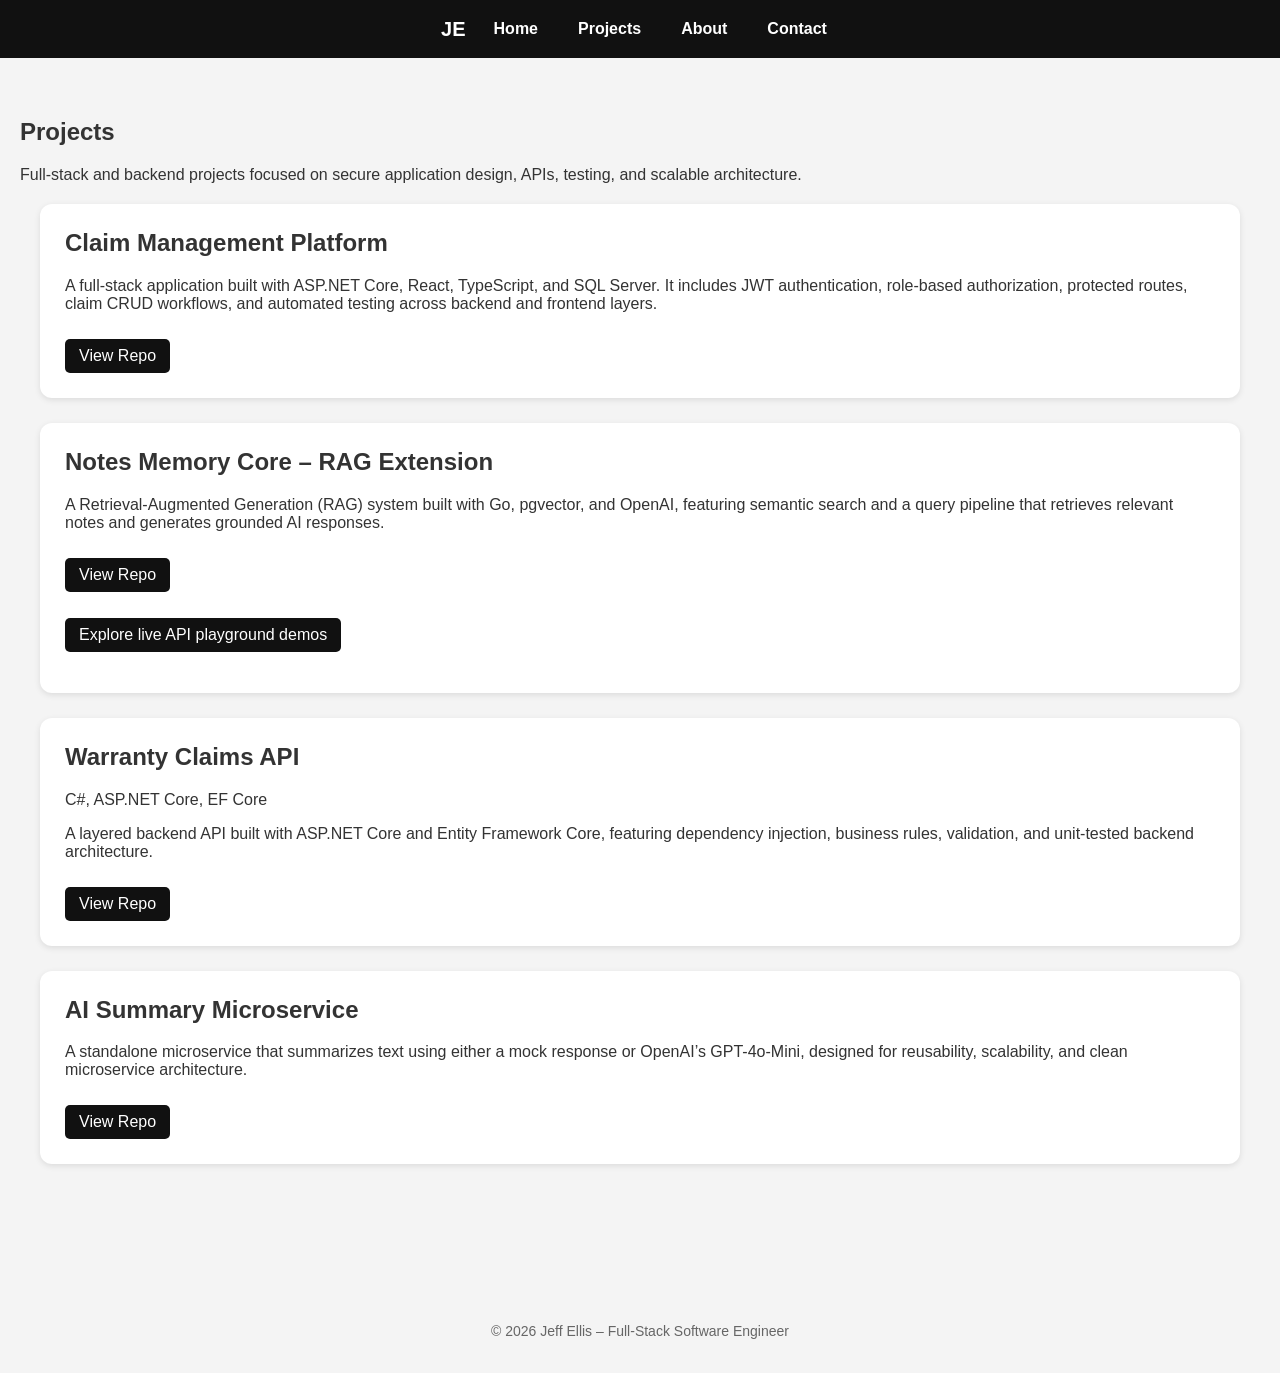
==== projects.html @ 5e973299 "Init Website" ====
<!doctype html>
<html lang="en">
  <head>
    <meta charset="UTF-8" />
    <meta name="viewport" content="width=device-width, initial-scale=1.0" />
    <title>Projects | Jeff Ellis</title>

    <link rel="icon" type="image/x-icon" href="favicon.ico" />
    <link rel="icon" type="image/png" sizes="32x32" href="favicon-32x32.png" />
    <link rel="icon" type="image/png" sizes="16x16" href="favicon-16x16.png" />
    <link rel="apple-touch-icon" sizes="192x192" href="favicon-192x192.png" />
    <link rel="stylesheet" href="css/styles.css" />
  </head>
  <body>
    <nav>
      <div class="logo">JE</div>

      <a href="index.html">Home</a>
      <a href="projects.html">Projects</a>
      <a href="about.html">About</a>
      <a href="contact.html">Contact</a>
    </nav>

    <main>
      <section class="projects-list">
        <h1>Projects</h1>
        <p class="subtitle">
          Full-stack and backend projects focused on secure application design,
          APIs, testing, and scalable architecture.
        </p>

        <div class="project-card">
          <h2>Claim Management Platform</h2>
          <p>
            A full-stack application built with ASP.NET Core, React, TypeScript,
            and SQL Server. It includes JWT authentication, role-based
            authorization, protected routes, claim CRUD workflows, and automated
            testing across backend and frontend layers.
          </p>
          <a
            href="https://github.com/jellis777/ClaimManagementPlatform"
            target="_blank"
            >View Repo</a
          >
        </div>

        <div class="project-card">
          <h2>Notes Memory Core – RAG Extension</h2>
          <p>
            A Retrieval-Augmented Generation (RAG) system built with Go,
            pgvector, and OpenAI, featuring semantic search and a query pipeline
            that retrieves relevant notes and generates grounded AI responses.
          </p>
          <a
            href="https://github.com/ai-backend-course/notes-memory-core-rag"
            target="_blank"
            >View Repo</a
          >

          <p><a href="playground.html">Explore live API playground demos</a></p>
        </div>

        <div class="project-card">
          <h2>Warranty Claims API</h2>
          <p class="project-stack">C#, ASP.NET Core, EF Core</p>
          <p>
            A layered backend API built with ASP.NET Core and Entity Framework
            Core, featuring dependency injection, business rules, validation,
            and unit-tested backend architecture.
          </p>
          <a
            href="https://github.com/jellis777/WarrantyClaimsSystem"
            target="_blank"
            >View Repo</a
          >
        </div>

        <div class="project-card">
          <h2>AI Summary Microservice</h2>
          <p>
            A standalone microservice that summarizes text using either a mock
            response or OpenAI’s GPT-4o-Mini, designed for reusability,
            scalability, and clean microservice architecture.
          </p>
          <a
            href="https://github.com/ai-backend-course/ai-summary-service"
            target="_blank"
            >View Repo</a
          >
        </div>
      </section>
    </main>
    <footer>
      <p>© 2026 Jeff Ellis – Full-Stack Software Engineer</p>
    </footer>
  </body>
</html>
---- css/styles.css ----
main {
    padding-bottom: 60px;
}

* {
    transition: 0.25s ease;
}

.cta {
    padding: 10px 20px;
    background: #111;
    color: #fff;
    text-decoration: none;
    border-radius: 5px;
}

.highlight-card, .project-card {
    background: white;
    padding: 20px;
    margin: 20px;
    border-radius: 10px;
}

/* Global Styles */
body {
    margin: 0;
    font-family: Arial, sans-serif;
    background-color: #f4f4f4;
    color: #333;
}

/* ===========================
   UNIVERSAL NAV RESET
=========================== */
nav, nav * {
    box-sizing: border-box;
    margin: 0;
    padding: 0;
}

/* ===========================
   BASE NAV (DESKTOP + TABLET)
=========================== */
nav {
    width: 100%;
    background: #111;
    color: white;
    display: flex;
    flex-wrap: wrap;        /* Allows wrapping without breaking layout */
    justify-content: center;
    align-items: center;
    padding: 12px 16px;
    gap: 16px;
}

/* Logo */
nav .logo {
    font-weight: 900;
    font-size: 20px;
    color: white;
}

/* Navigation Links */
nav a {
    color: white;
    text-decoration: none;
    font-weight: bold;
    padding: 8px 12px;
    border-radius: 4px;
    white-space: nowrap;
    font-size: 16px;
    flex-shrink: 0;         /* Prevent squishing */
}

nav a:hover {
    background: #333;
}

/* ===========================
   MOBILE NAV (Under 600px)
=========================== */
@media (max-width: 600px) {

    nav {
        justify-content: center;
        gap: 12px;
        padding: 12px 10px;
    }

    /* Logo gets its own clean row */
    nav .logo {
        flex-basis: 100%;
        text-align: center;
        font-size: 22px;
        margin-bottom: 4px;
    }

    /* Links stay in a perfect row */
    nav a {
        font-size: 14px;
        padding: 8px 10px;
        flex-grow: 0;
        flex-shrink: 0;
    }
}




/* Hero Section */
.hero {
    text-align: center;
    padding: 120px 20px 80px;
    background: white;
}

.hero h1 {
    font-size: 48px;
    margin-bottom: 15px;
}

.hero p {
    font-size: 20px;
    max-width: 700px;
    margin: 0 auto 25px;
    color: #444;
}

.cta {
    padding: 12px 24px;
    background: #111;
    color: white;
    text-decoration: none;
    border-radius: 6px;
    font-size: 16px;
}

.cta:hover {
    background: #333;
}

/* Highlights */
.highlights {
    display: grid;
    grid-template-columns: repeat(auto-fit, minmax(260px, 1fr));
    gap: 20px;
    padding: 40px 20px;
}

.highlight-card {
    background: white;
    padding: 25px;
    border-radius: 12px;
    box-shadow: 0 2px 6px rgba(0,0,0,0.1);
    text-align: center;
}

/* Project Page */
.projects-list {
    padding: 40px 20px;
}

.project-card {
    background: white;
    padding: 25px;
    border-radius: 12px;
    margin-bottom: 25px;
    box-shadow: 0 2px 6px rgba(0,0,0,0.1);
}

.project-card:hover {
    transform: translateY(-6px);
    box-shadow: 0 6px 14px rgba(0,0,0,0.12);
}


.project-card h2 {
    margin-top: 0;
}

.project-card a {
    display: inline-block;
    margin-top: 10px;
    padding: 8px 14px;
    background: #111;
    color: #fff;
    text-decoration: none;
    border-radius: 5px;
}

.project-card a:hover {
    background: #333;
}

/* About Page */
.about {
     max-width: 750px;
    margin: 0 auto;
    text-align: center;
    padding: 40px 25px 20px 25px;
    background: white;
    border-radius: 12px;
    box-shadow: 0 2px 6px rgba(0,0,0,0.1);
}

.about p {
    line-height: 1.6;
    margin-top: 15px;
    font-size: 1.03rem;
    margin-bottom: 16px;
    max-width: 650px;
    margin-left: auto;
    margin-right: auto;
}


.about h1 {
    margin-top: 0;
    font-size: 2.1rem;
    margin-bottom: 20px;
}

.about p:last-of-type {
    margin-bottom: 10px;
}


.playground-grid {
    display: grid;
    grid-template-columns: repeat(auto-fit, minmax(320px, 1fr));
    gap: 20px;
    margin-top: 20px;
}

.playground-card {
    display: flex;
    flex-direction: column;
    align-items: center;
    background: #f7f7f7;
    padding: 18px;
    border-radius: 10px;
}

.playground-card textarea {
    width: 100%;
    box-sizing: border-box;
    padding: 8px;
    margin-bottom: 10px;
    border-radius: 6px;
    border: 1px solid #ccc;
    font-family: inherit;
}

.playground-card button {
    padding: 8px 14px;
    background: #0077ff;
    color: white;
    border: none;
    border-radius: 6px;
    cursor: pointer;
    font-size: 14px;
    font-weight: bold;
}

.playground-card button:hover {
    background: #005fcc;
}

.playground-card pre {
    margin-top: 10px;
    margin-left: auto;
    margin-right: auto;
    font-size: 13px;
    background: #eee;
    padding: 10px;
    border-radius: 6px;
    overflow-x: auto;
    white-space: pre-wrap;
}
@media (max-width: 600px) {
    .playground-card pre {
        font-size: 12px;
        padding: 8px;
        max-width: 100%;
        overflow-wrap: break-word;
        white-space: pre-wrap;
        word-break: break-word;
    }
}


.contact {
    max-width: 750px;
    margin: 0 auto;
    text-align: center;
    padding: 40px 25px 50px 25px;
}

.contact-intro {
    font-size: 1.05rem;
    margin-bottom: 25px;
    line-height: 1.6;
    max-width: 600px;
    margin-left: auto;
    margin-right: auto;
}

.contact-details p {
    margin: 6px 0;
    font-size: 1.05rem;
}

.contact-details a {
    color: #0073e6;
    text-decoration: none;
}

.contact-details a:hover {
    text-decoration: underline;
}

.contact-buttons {
    margin-top: 30px;
    display: flex;
    justify-content: center;
    gap: 20px;
}

.contact-btn {
    background: black;
    color: white;
    padding: 12px 24px;
    border-radius: 6px;
    font-size: 1rem;
    text-decoration: none;
    display: inline-block;
}

.contact-btn:hover {
    background: #333;
}



footer {
    text-align: center;
    padding: 20px;
    color: #666;
    font-size: 14px;
}

pre {
    background: #f0f0f0;
    padding: 12px;
    border-radius: 8px;
    overflow-x: auto;
    margin: 15px 0;
    font-size: 14px;
    white-space: pre-wrap; 
}

.projects-list .project-card pre {
    margin-left: 0;
    margin-right: 0;
}



.inline-test {
    margin-top: 18px;
    padding: 15px;
    border-radius: 8px;
    background: #f7f7f7;
}

.inline-test h3 {
    margin-top: 0;
    font-size: 16px;
}

.inline-test input,
.inline-test textarea {
    width: 100%;
    box-sizing: border-box;
    padding: 8px;
    margin-bottom: 10px;
    border-radius: 6px;
    border: 1px solid #ccc;
    font-family: inherit;
}

.inline-test button {
    padding: 8px 14px;
    background: #0077ff;
    color: white;
    border: none;
    border-radius: 6px;
    cursor: pointer;
    font-size: 14px;
    font-weight: bold;
}

.inline-test button:hover {
    background: #005fcc;
}

.inline-test pre {
    margin-top: 10px;
    font-size: 13px;
}


.example-label {
    font-weight: bold;
    margin-bottom: 6px;
    display: block;
}

#rag-examples {
    width: 100%;
    padding: 8px;
    margin-bottom: 10px;
    border-radius: 6px;
    border: 1px solid #ccc;
    font-size: 14px;
}

.hint {
    font-size: 13px;
    color: #555;
    margin-top: 8px;
}

.profile-photo {
    width: 200px;
    height: auto;
    border-radius: 10px;
    display: block;
     margin: 10px auto 45px auto;
    box-shadow: 0 3px 8px rgba(0, 0, 0, 0.08);
    border: none;
}
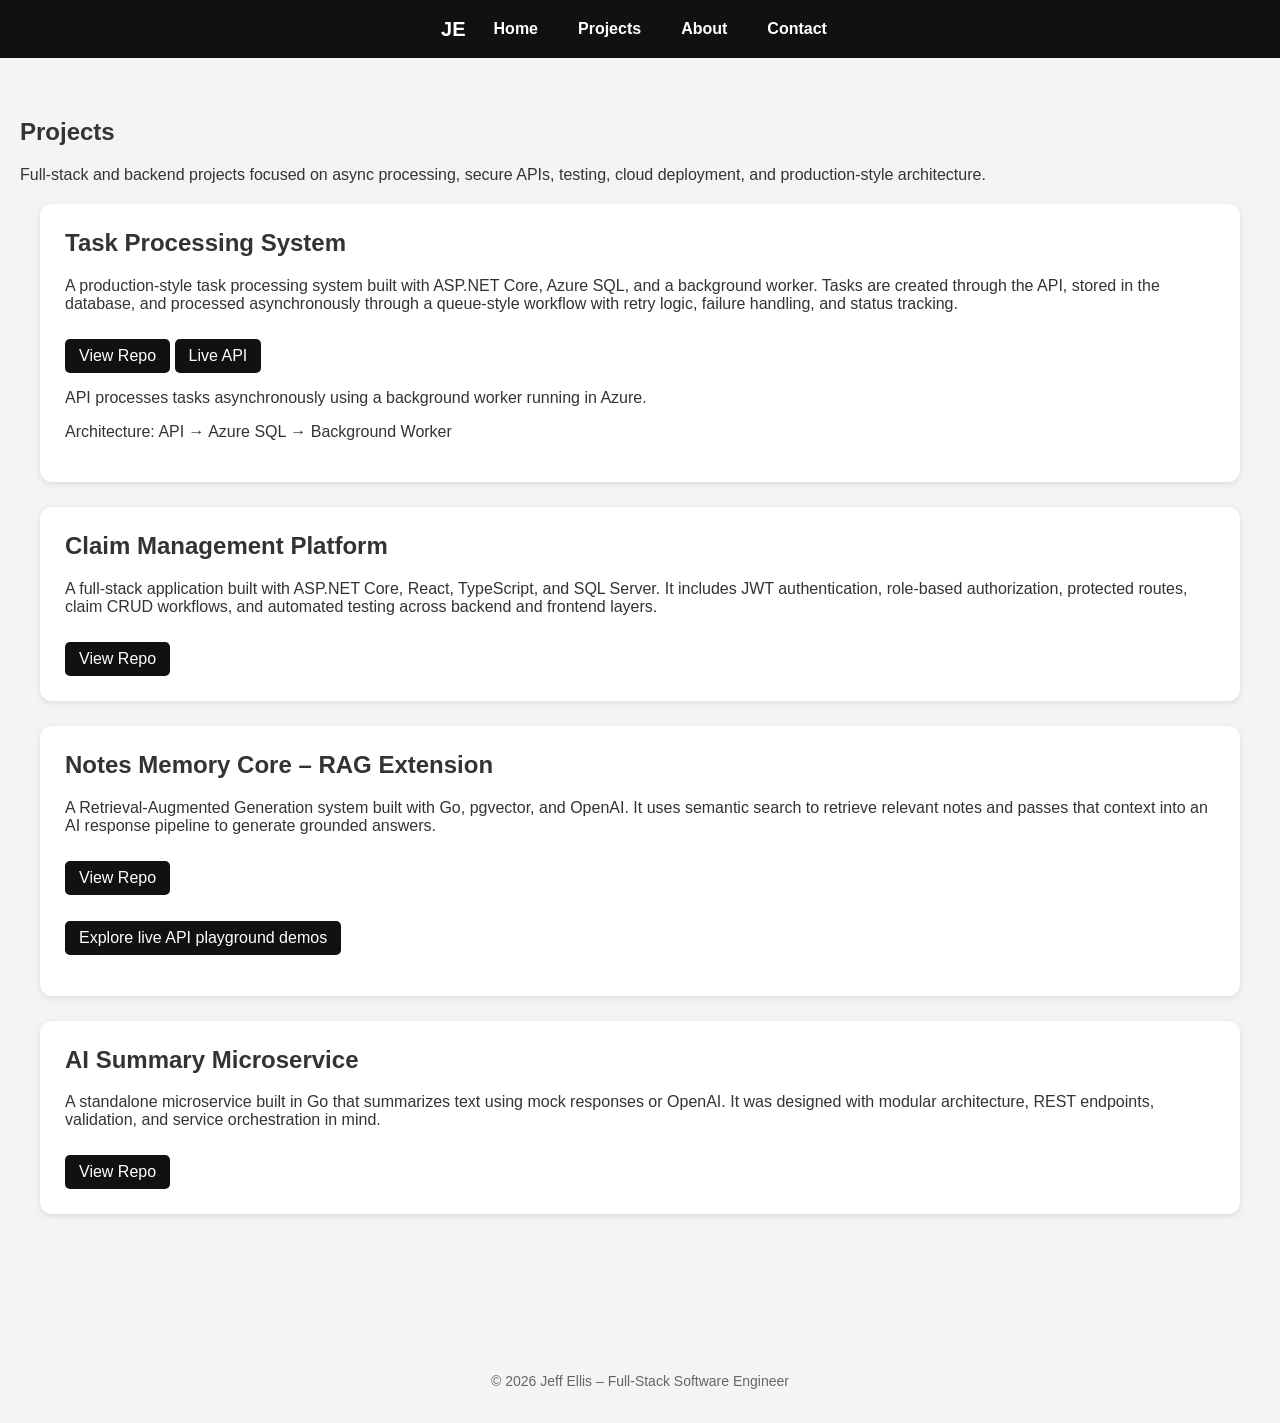
==== commit 950b1ab8: "Add new project - Task Processing System" ====
--- a/projects.html
+++ b/projects.html
@@ -25,9 +25,43 @@
       <section class="projects-list">
         <h1>Projects</h1>
         <p class="subtitle">
-          Full-stack and backend projects focused on secure application design,
-          APIs, testing, and scalable architecture.
+          Full-stack and backend projects focused on async processing, secure
+          APIs, testing, cloud deployment, and production-style architecture.
         </p>
+
+        <div class="project-card">
+          <h2>Task Processing System</h2>
+          <p>
+            A production-style task processing system built with ASP.NET Core,
+            Azure SQL, and a background worker. Tasks are created through the
+            API, stored in the database, and processed asynchronously through a
+            queue-style workflow with retry logic, failure handling, and status
+            tracking.
+          </p>
+
+          <a
+            href="https://github.com/jellis777/TaskProcessingSystem"
+            target="_blank"
+            rel="noopener noreferrer"
+          >
+            View Repo
+          </a>
+
+          <a
+            href="https://wonderful-tree-0b6cc6d10.4.azurestaticapps.net"
+            target="_blank"
+            rel="noopener noreferrer"
+          >
+            Live API
+          </a>
+          <p class="project-note">
+            API processes tasks asynchronously using a background worker running
+            in Azure.
+          </p>
+          <p class="project-arch">
+            Architecture: API → Azure SQL → Background Worker
+          </p>
+        </div>
 
         <div class="project-card">
           <h2>Claim Management Platform</h2>
@@ -40,6 +74,7 @@
           <a
             href="https://github.com/jellis777/ClaimManagementPlatform"
             target="_blank"
+            rel="noopener noreferrer"
             >View Repo</a
           >
         </div>
@@ -47,49 +82,37 @@
         <div class="project-card">
           <h2>Notes Memory Core – RAG Extension</h2>
           <p>
-            A Retrieval-Augmented Generation (RAG) system built with Go,
-            pgvector, and OpenAI, featuring semantic search and a query pipeline
-            that retrieves relevant notes and generates grounded AI responses.
+            A Retrieval-Augmented Generation system built with Go, pgvector, and
+            OpenAI. It uses semantic search to retrieve relevant notes and
+            passes that context into an AI response pipeline to generate
+            grounded answers.
           </p>
           <a
             href="https://github.com/ai-backend-course/notes-memory-core-rag"
             target="_blank"
+            rel="noopener noreferrer"
             >View Repo</a
           >
-
           <p><a href="playground.html">Explore live API playground demos</a></p>
-        </div>
-
-        <div class="project-card">
-          <h2>Warranty Claims API</h2>
-          <p class="project-stack">C#, ASP.NET Core, EF Core</p>
-          <p>
-            A layered backend API built with ASP.NET Core and Entity Framework
-            Core, featuring dependency injection, business rules, validation,
-            and unit-tested backend architecture.
-          </p>
-          <a
-            href="https://github.com/jellis777/WarrantyClaimsSystem"
-            target="_blank"
-            >View Repo</a
-          >
         </div>
 
         <div class="project-card">
           <h2>AI Summary Microservice</h2>
           <p>
-            A standalone microservice that summarizes text using either a mock
-            response or OpenAI’s GPT-4o-Mini, designed for reusability,
-            scalability, and clean microservice architecture.
+            A standalone microservice built in Go that summarizes text using
+            mock responses or OpenAI. It was designed with modular architecture,
+            REST endpoints, validation, and service orchestration in mind.
           </p>
           <a
             href="https://github.com/ai-backend-course/ai-summary-service"
             target="_blank"
+            rel="noopener noreferrer"
             >View Repo</a
           >
         </div>
       </section>
     </main>
+
     <footer>
       <p>© 2026 Jeff Ellis – Full-Stack Software Engineer</p>
     </footer>
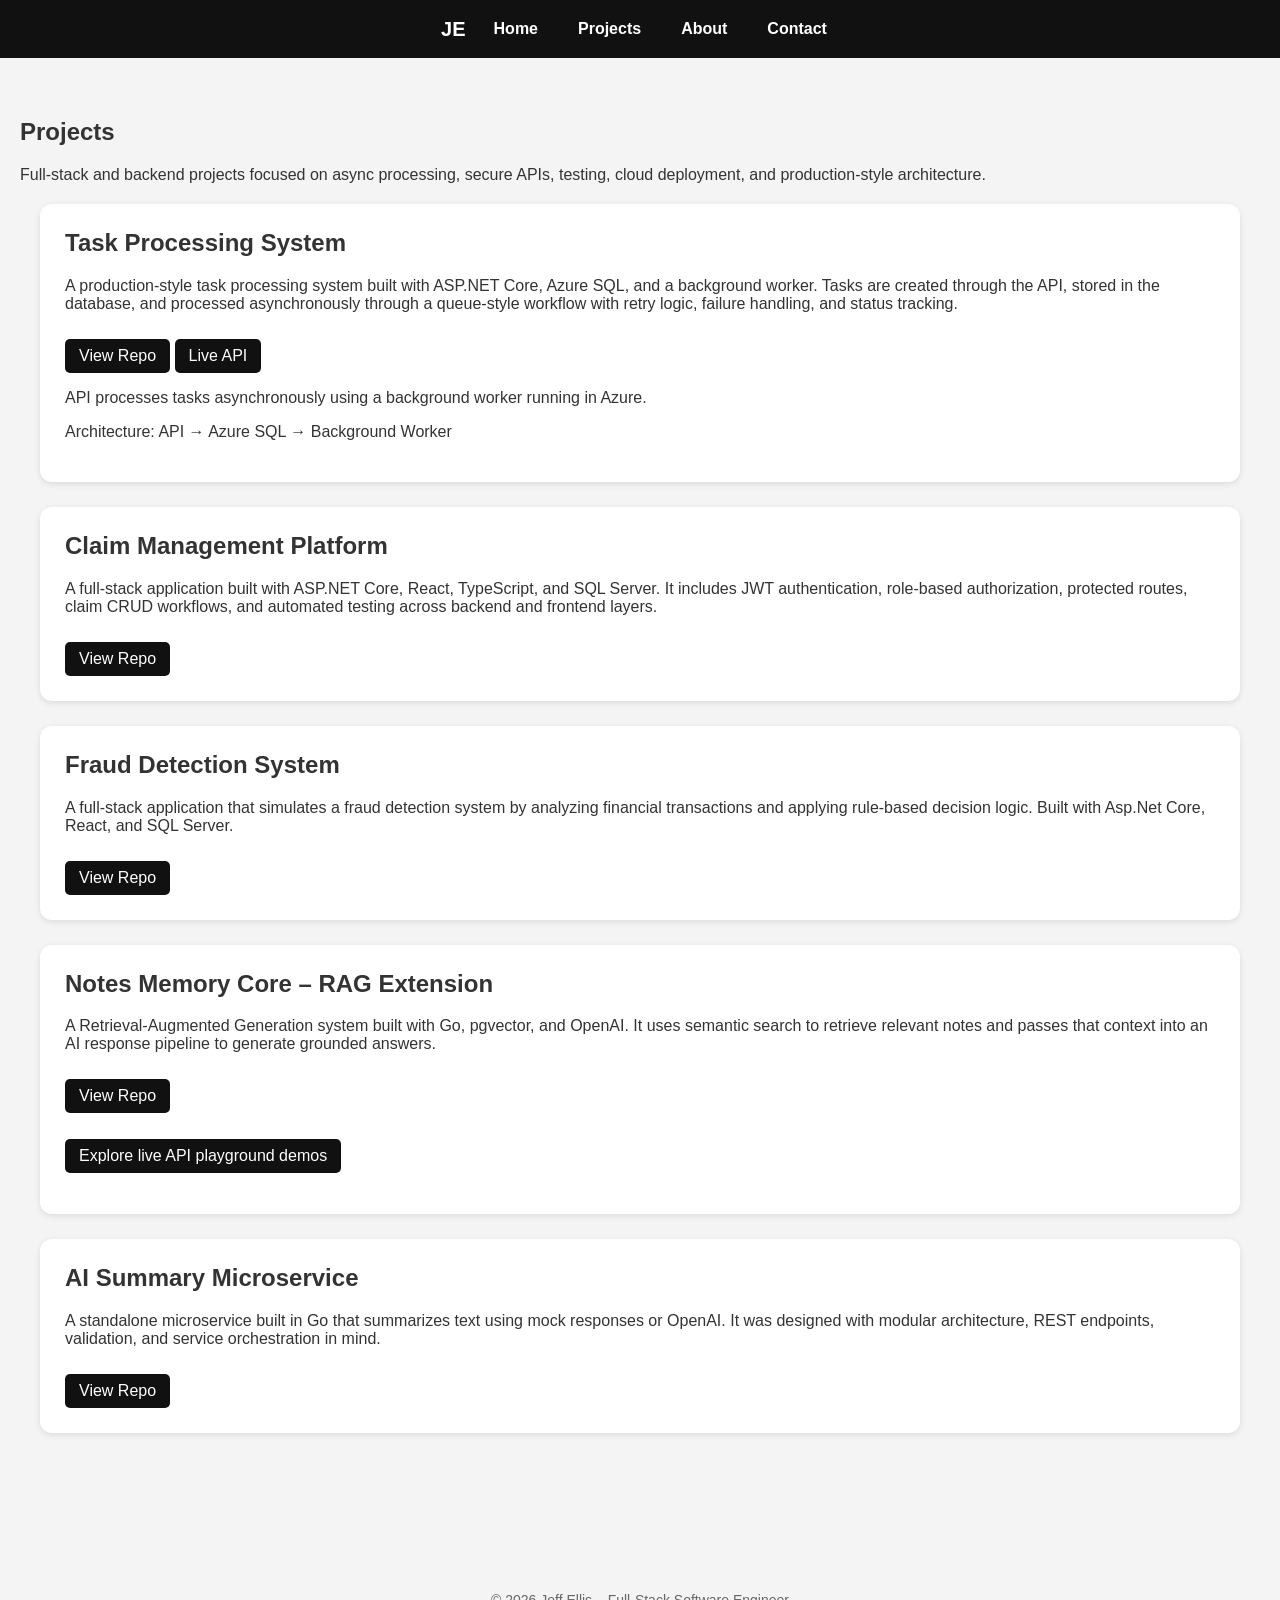
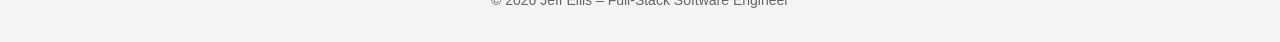
==== commit 6bfa2751: "Add Fraud Detection project" ====
--- a/projects.html
+++ b/projects.html
@@ -80,6 +80,21 @@
         </div>
 
         <div class="project-card">
+          <h2>Fraud Detection System</h2>
+          <p>
+            A full-stack application that simulates a fraud detection system by
+            analyzing financial transactions and applying rule-based decision
+            logic. Built with Asp.Net Core, React, and SQL Server.
+          </p>
+          <a
+            href="https://github.com/jellis777/Fraud-Detection"
+            target="_blank"
+            rel="noopener noreferrer"
+            >View Repo</a
+          >
+        </div>
+
+        <div class="project-card">
           <h2>Notes Memory Core – RAG Extension</h2>
           <p>
             A Retrieval-Augmented Generation system built with Go, pgvector, and
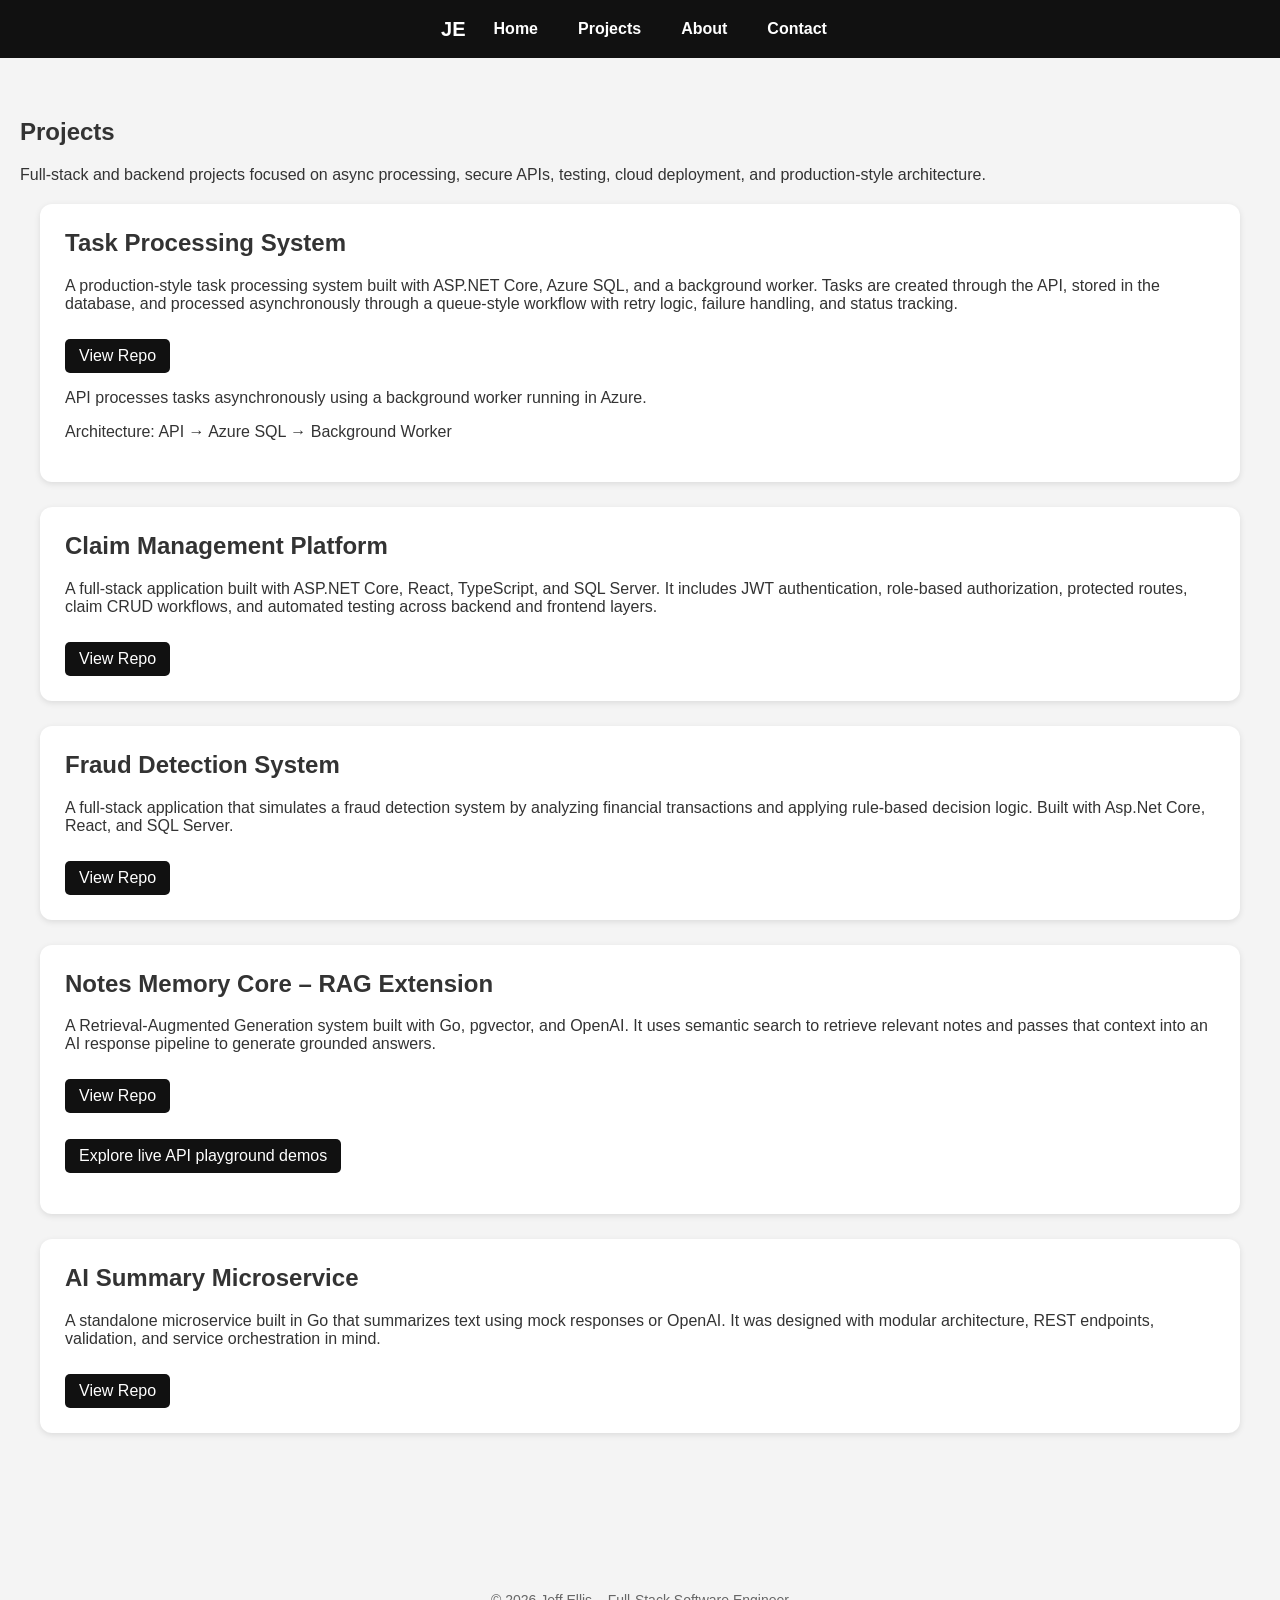
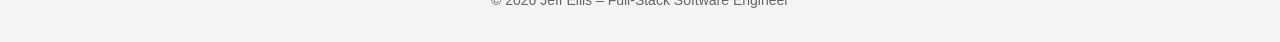
==== commit 84873cc4: "Delete Azure Deployed link" ====
--- a/projects.html
+++ b/projects.html
@@ -47,13 +47,6 @@
             View Repo
           </a>
 
-          <a
-            href="https://wonderful-tree-0b6cc6d10.4.azurestaticapps.net"
-            target="_blank"
-            rel="noopener noreferrer"
-          >
-            Live API
-          </a>
           <p class="project-note">
             API processes tasks asynchronously using a background worker running
             in Azure.
